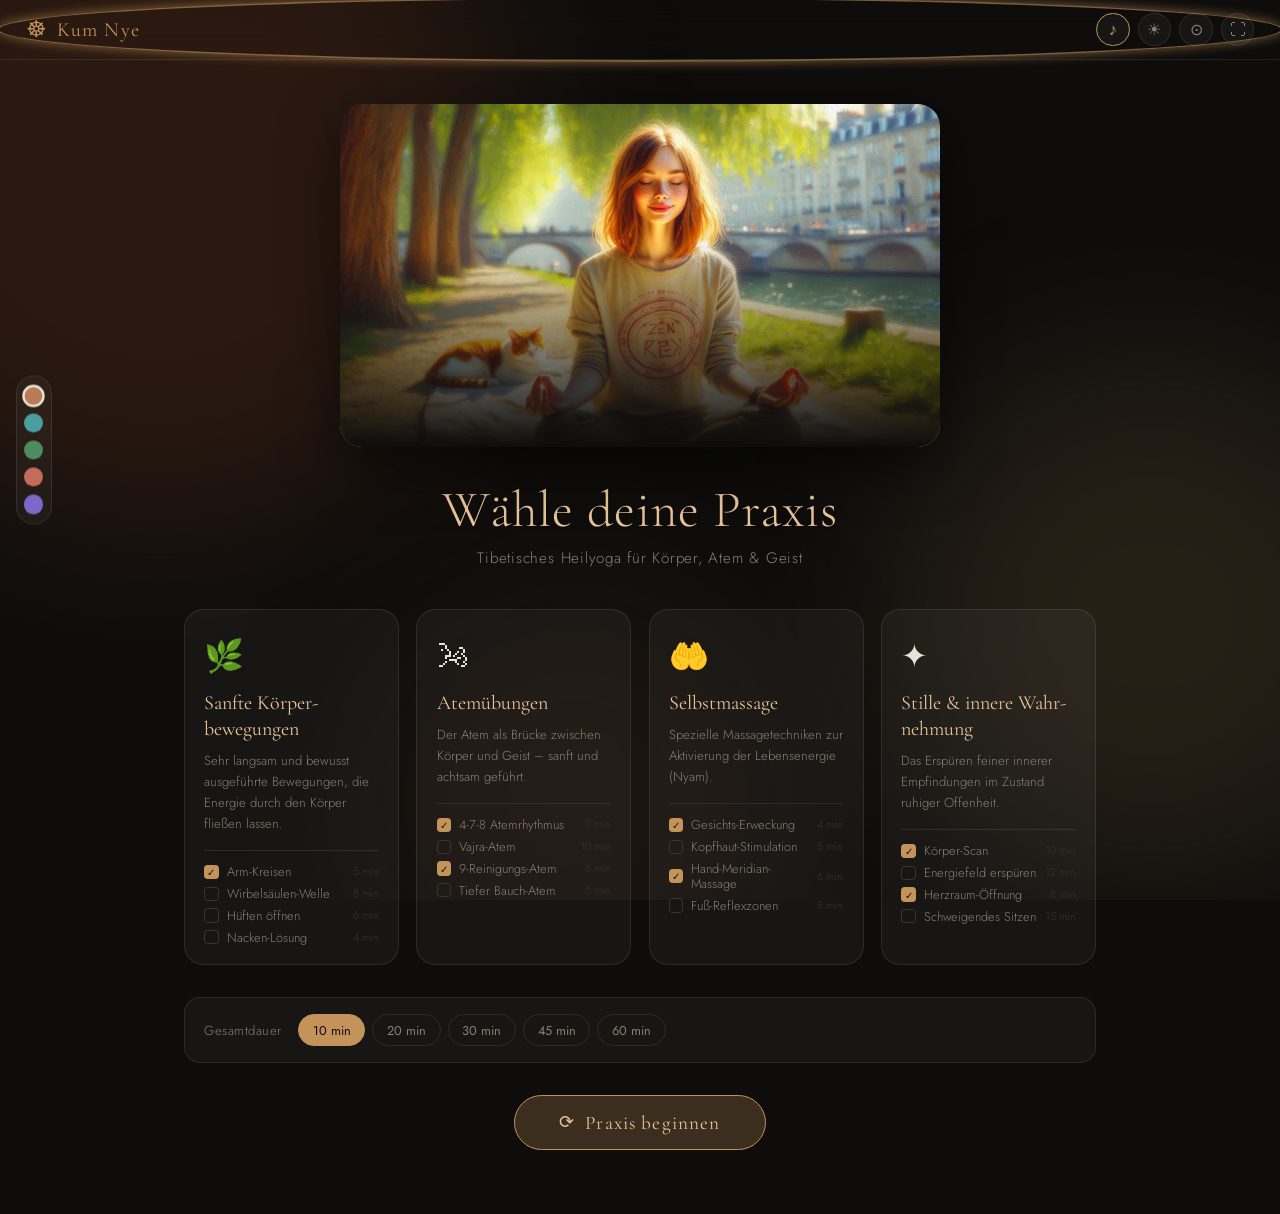
==== Kum-Nye/index.html @ 10ce44fd "Add files via upload" ====
<!DOCTYPE html>
<html lang="de" data-theme="dark" data-color="earth">
<head>
  <meta charset="UTF-8" />
  <meta name="viewport" content="width=device-width, initial-scale=1.0" />
  <title>Kum Nye – Tibetisches Heilyoga</title>
  <link rel="preconnect" href="https://fonts.googleapis.com" />
  <link rel="preconnect" href="https://fonts.gstatic.com" crossorigin />
  <link href="https://fonts.googleapis.com/css2?family=Cormorant+Garamond:ital,wght@0,300;0,400;0,500;1,300;1,400&family=Jost:wght@200;300;400&display=swap" rel="stylesheet" />
  <link rel="stylesheet" href="style.css" />
</head>
<body>
  <!-- Ambient background -->
  <div class="ambient" aria-hidden="true">
    <div class="orb orb-1"></div>
    <div class="orb orb-2"></div>
    <div class="orb orb-3"></div>
  </div>

  <!-- Top Bar -->
  <header class="topbar" id="topbar">
    <div class="topbar-left">
      <span class="logo">
        <span class="logo-sym">☸</span>
        <span class="logo-text">Kum Nye</span>
      </span>
    </div>
    <nav class="topbar-controls">
      <!-- Sound Toggle -->
      <button class="ctrl-btn" id="soundToggle" title="Ton an/aus">
        <span id="soundIcon">♪</span>
      </button>
      <!-- Theme Mode -->
      <button class="ctrl-btn" id="themeToggle" title="Hell/Dunkel">
        <span id="themeIcon">☀</span>
      </button>
      <!-- Zen Mode -->
      <button class="ctrl-btn" id="zenToggle" title="Zen-Modus">
        <span>⊙</span>
      </button>
      <!-- Fullscreen -->
      <button class="ctrl-btn" id="fullscreenBtn" title="Vollbild">
        <span id="fsIcon">⛶</span>
      </button>
    </nav>
  </header>

  <!-- Color Palette Dock -->
  <div class="palette-dock" id="paletteDock">
    <button class="swatch" data-color="earth"   title="Erde"      style="--sw:#b87b55"></button>
    <button class="swatch" data-color="ocean"   title="Ozean"     style="--sw:#4a9e9e"></button>
    <button class="swatch" data-color="forest"  title="Wald"      style="--sw:#4e8b5f"></button>
    <button class="swatch" data-color="dawn"    title="Morgenrot" style="--sw:#c46b5a"></button>
    <button class="swatch" data-color="amethyst" title="Amethyst" style="--sw:#7b68c8"></button>
  </div>

  <!-- Main App -->
  <main class="app" id="app">

    <!-- SCREEN 1: Selection -->
    <section class="screen active" id="screenSelect">
      <div class="screen-inner">
        <div class="title-image-wrap">
          <img src="Titel.jpg" alt="Kum Nye – Tibetisches Heilyoga" class="title-image" />
          <div class="title-image-veil"></div>
        </div>
        <h1 class="headline">Wähle deine Praxis</h1>
        <p class="subtitle">Tibetisches Heilyoga für Körper, Atem & Geist</p>

        <div class="practice-grid">

          <article class="practice-card" data-practice="bewegung" tabindex="0">
            <div class="card-icon">🌿</div>
            <h2 class="card-title">Sanfte Körper&shy;bewegungen</h2>
            <p class="card-desc">Sehr langsam und bewusst ausgeführte Bewegungen, die Energie durch den Körper fließen lassen.</p>
            <div class="card-exercises" id="ex-bewegung">
              <label class="ex-item"><input type="checkbox" value="armkreisen" checked /><span>Arm-Kreisen</span><span class="ex-dur">5 min</span></label>
              <label class="ex-item"><input type="checkbox" value="wirbelsaeule" /><span>Wirbelsäulen-Welle</span><span class="ex-dur">8 min</span></label>
              <label class="ex-item"><input type="checkbox" value="hueften" /><span>Hüften öffnen</span><span class="ex-dur">6 min</span></label>
              <label class="ex-item"><input type="checkbox" value="nacken" /><span>Nacken-Lösung</span><span class="ex-dur">4 min</span></label>
            </div>
          </article>

          <article class="practice-card" data-practice="atem" tabindex="0">
            <div class="card-icon">🌬</div>
            <h2 class="card-title">Atem&shy;übungen</h2>
            <p class="card-desc">Der Atem als Brücke zwischen Körper und Geist – sanft und achtsam geführt.</p>
            <div class="card-exercises" id="ex-atem">
              <label class="ex-item"><input type="checkbox" value="4-7-8" checked /><span>4-7-8 Atemrhythmus</span><span class="ex-dur">7 min</span></label>
              <label class="ex-item"><input type="checkbox" value="vajra" /><span>Vajra-Atem</span><span class="ex-dur">10 min</span></label>
              <label class="ex-item"><input type="checkbox" value="9reinigend" checked /><span>9-Reinigungs-Atem</span><span class="ex-dur">6 min</span></label>
              <label class="ex-item"><input type="checkbox" value="tiefes" /><span>Tiefer Bauch-Atem</span><span class="ex-dur">5 min</span></label>
            </div>
          </article>

          <article class="practice-card" data-practice="massage" tabindex="0">
            <div class="card-icon">🤲</div>
            <h2 class="card-title">Selbst&shy;massage</h2>
            <p class="card-desc">Spezielle Massagetechniken zur Aktivierung der Lebensenergie (Nyam).</p>
            <div class="card-exercises" id="ex-massage">
              <label class="ex-item"><input type="checkbox" value="gesicht" checked /><span>Gesichts-Erweckung</span><span class="ex-dur">4 min</span></label>
              <label class="ex-item"><input type="checkbox" value="kopfhaut" /><span>Kopfhaut-Stimulation</span><span class="ex-dur">5 min</span></label>
              <label class="ex-item"><input type="checkbox" value="haende" checked /><span>Hand-Meridian-Massage</span><span class="ex-dur">6 min</span></label>
              <label class="ex-item"><input type="checkbox" value="fuesse" /><span>Fuß-Reflexzonen</span><span class="ex-dur">8 min</span></label>
            </div>
          </article>

          <article class="practice-card" data-practice="stille" tabindex="0">
            <div class="card-icon">✦</div>
            <h2 class="card-title">Stille & innere Wahr&shy;nehmung</h2>
            <p class="card-desc">Das Erspüren feiner innerer Empfindungen im Zustand ruhiger Offenheit.</p>
            <div class="card-exercises" id="ex-stille">
              <label class="ex-item"><input type="checkbox" value="koerperscan" checked /><span>Körper-Scan</span><span class="ex-dur">10 min</span></label>
              <label class="ex-item"><input type="checkbox" value="energiefeld" /><span>Energiefeld erspüren</span><span class="ex-dur">12 min</span></label>
              <label class="ex-item"><input type="checkbox" value="herzraum" checked /><span>Herzraum-Öffnung</span><span class="ex-dur">8 min</span></label>
              <label class="ex-item"><input type="checkbox" value="schweigen" /><span>Schweigendes Sitzen</span><span class="ex-dur">15 min</span></label>
            </div>
          </article>

        </div><!-- /.practice-grid -->

        <!-- Duration Picker -->
        <div class="duration-row">
          <label class="dur-label">Gesamtdauer</label>
          <div class="dur-options">
            <button class="dur-btn active" data-min="10">10 min</button>
            <button class="dur-btn" data-min="20">20 min</button>
            <button class="dur-btn" data-min="30">30 min</button>
            <button class="dur-btn" data-min="45">45 min</button>
            <button class="dur-btn" data-min="60">60 min</button>
          </div>
        </div>

        <button class="start-btn" id="startBtn">
          <span class="start-symbol">⟳</span>
          Praxis beginnen
        </button>
      </div>
    </section>

    <!-- SCREEN 2: Timer / Practice -->
    <section class="screen" id="screenTimer">
      <div class="screen-inner timer-layout">

        <div class="title-image-wrap">
          <img src="Titel.jpg" alt="Kum Nye – Tibetisches Heilyoga" class="title-image" />
          <div class="title-image-veil"></div>
        </div>

        <!-- Exercise info -->
        <div class="ex-info">
          <p class="ex-category" id="exCategory">—</p>
          <h2 class="ex-name" id="exName">—</h2>
          <p class="ex-instruction" id="exInstruction">—</p>
        </div>

        <!-- Big breathing circle / timer -->
        <div class="circle-wrap" id="circleWrap">
          <svg class="circle-svg" viewBox="0 0 280 280" xmlns="http://www.w3.org/2000/svg">
            <circle class="c-track" cx="140" cy="140" r="120" />
            <circle class="c-progress" id="cProgress" cx="140" cy="140" r="120"
              stroke-dasharray="753.98" stroke-dashoffset="753.98" />
          </svg>
          <div class="circle-inner">
            <div class="breath-anim" id="breathAnim"></div>
            <div class="time-display" id="timeDisplay">00:00</div>
            <div class="breath-cue" id="breathCue">Einatmen…</div>
          </div>
        </div>

        <!-- Controls -->
        <div class="timer-controls">
          <button class="tc-btn" id="prevExBtn" title="Zurück">‹</button>
          <button class="tc-btn primary" id="playPauseBtn" title="Start / Pause">▶</button>
          <button class="tc-btn" id="nextExBtn" title="Weiter">›</button>
        </div>

        <!-- Progress bar exercises -->
        <div class="ex-progress-bar" id="exProgressBar"></div>

        <!-- Back button -->
        <button class="back-btn" id="backBtn">← Zurück zur Auswahl</button>

      </div>
    </section>

    <!-- SCREEN 3: Finished -->
    <section class="screen" id="screenDone">
      <div class="screen-inner done-layout">
        <div class="done-symbol">☸</div>
        <h2 class="done-title">Praxis vollendet</h2>
        <p class="done-sub">Nimm einen Moment inne, bevor du weitermachst.</p>
        <p class="done-quote" id="doneQuote"></p>
        <button class="start-btn" id="restartBtn">Neue Praxis</button>
      </div>
    </section>

  </main>

  <!-- Background Music -->
  <audio id="bgMusic" loop preload="auto">
    <source src="KumNye.mp3" type="audio/mpeg" />
  </audio>

  <script src="script.js"></script>
</body>
</html>
---- Kum-Nye/style.css ----
/* ============================================================
   KUM NYE — Tibetisches Heilyoga
   style.css
   ============================================================ */

/* ── Google Fonts fallback ── */
@import url('https://fonts.googleapis.com/css2?family=Cormorant+Garamond:ital,wght@0,300;0,400;0,500;1,300;1,400&family=Jost:wght@200;300;400&display=swap');

/* ================================================================
   COLOR THEMES  (data-color on <html>)
   ================================================================ */

/* ---- EARTH (default) ---- */
:root,
[data-color="earth"] {
  --accent:       #c4935a;
  --accent-soft:  #e8c49a;
  --accent-glow:  rgba(196,147,90,.25);
  --orb1: #7a3f1e44;
  --orb2: #c4935a22;
  --orb3: #5c3a1e33;
}
/* ---- OCEAN ---- */
[data-color="ocean"] {
  --accent:       #4fb8c0;
  --accent-soft:  #a4dde0;
  --accent-glow:  rgba(79,184,192,.25);
  --orb1: #0d4f5544;
  --orb2: #4fb8c022;
  --orb3: #0a3a4033;
}
/* ---- FOREST ---- */
[data-color="forest"] {
  --accent:       #6cb87a;
  --accent-soft:  #b0d9b8;
  --accent-glow:  rgba(108,184,122,.25);
  --orb1: #1a3e2644;
  --orb2: #6cb87a22;
  --orb3: #0f2e1833;
}
/* ---- DAWN ---- */
[data-color="dawn"] {
  --accent:       #d4706a;
  --accent-soft:  #f0b0ac;
  --accent-glow:  rgba(212,112,106,.25);
  --orb1: #5c1e1a44;
  --orb2: #d4706a22;
  --orb3: #8c2e2433;
}
/* ---- AMETHYST ---- */
[data-color="amethyst"] {
  --accent:       #9c8cd8;
  --accent-soft:  #cec5ef;
  --accent-glow:  rgba(156,140,216,.25);
  --orb1: #2e2a5c44;
  --orb2: #9c8cd822;
  --orb3: #1e1a4033;
}

/* ================================================================
   DARK / LIGHT  (data-theme on <html>)
   ================================================================ */
[data-theme="dark"] {
  --bg:        #0e0d0c;
  --bg2:       #181512;
  --surface:   rgba(255,255,255,.04);
  --surface-h: rgba(255,255,255,.07);
  --border:    rgba(255,255,255,.09);
  --text:      #e8e2d6;
  --text-dim:  #8a7f72;
  --text-faint:#3a3530;
  --shadow:    rgba(0,0,0,.55);
}
[data-theme="light"] {
  --bg:        #f5f0e8;
  --bg2:       #ede6d8;
  --surface:   rgba(0,0,0,.04);
  --surface-h: rgba(0,0,0,.07);
  --border:    rgba(0,0,0,.10);
  --text:      #2a2218;
  --text-dim:  #7a6f62;
  --text-faint:#c8bfb0;
  --shadow:    rgba(0,0,0,.12);
}

/* ================================================================
   RESET & BASE
   ================================================================ */
*, *::before, *::after { box-sizing: border-box; margin: 0; padding: 0; }

html {
  font-size: 16px;
  scroll-behavior: smooth;
}
body {
  font-family: 'Jost', sans-serif;
  font-weight: 300;
  background: var(--bg);
  color: var(--text);
  min-height: 100dvh;
  overflow-x: hidden;
  transition: background .45s, color .45s;
}

/* ================================================================
   AMBIENT ORBS
   ================================================================ */
.ambient {
  position: fixed;
  inset: 0;
  pointer-events: none;
  z-index: 0;
  overflow: hidden;
}
.orb {
  position: absolute;
  border-radius: 50%;
  filter: blur(90px);
  animation: orbDrift 18s ease-in-out infinite alternate;
}
.orb-1 {
  width: 55vmax; height: 55vmax;
  top: -20%; left: -15%;
  background: var(--orb1);
  animation-duration: 22s;
}
.orb-2 {
  width: 40vmax; height: 40vmax;
  top: 40%; right: -10%;
  background: var(--orb2);
  animation-duration: 17s;
  animation-delay: -6s;
}
.orb-3 {
  width: 30vmax; height: 30vmax;
  bottom: -10%; left: 30%;
  background: var(--orb3);
  animation-duration: 25s;
  animation-delay: -11s;
}
@keyframes orbDrift {
  0%   { transform: translate(0, 0) scale(1); }
  50%  { transform: translate(4vw, -4vh) scale(1.08); }
  100% { transform: translate(-3vw, 3vh) scale(.94); }
}

/* ================================================================
   TOP BAR
   ================================================================ */
.topbar {
  position: fixed;
  top: 0; left: 0; right: 0;
  z-index: 100;
  display: flex;
  align-items: center;
  justify-content: space-between;
  padding: .8rem 1.6rem;
  background: transparent;
  backdrop-filter: blur(14px);
  border-bottom: 1px solid var(--border);
  transition: opacity .35s, transform .35s;
}
.logo {
  display: flex;
  align-items: center;
  gap: .55rem;
  font-family: 'Cormorant Garamond', serif;
  font-size: 1.25rem;
  font-weight: 400;
  letter-spacing: .06em;
  color: var(--accent);
}
.logo-sym { font-size: 1.45rem; }

.topbar-controls { display: flex; gap: .5rem; }

.ctrl-btn {
  display: grid;
  place-items: center;
  width: 2.1rem; height: 2.1rem;
  background: var(--surface);
  border: 1px solid var(--border);
  border-radius: 50%;
  color: var(--text-dim);
  font-size: 1rem;
  cursor: pointer;
  transition: background .2s, color .2s, transform .15s;
}
.ctrl-btn:hover {
  background: var(--surface-h);
  color: var(--accent);
  transform: scale(1.08);
}
.ctrl-btn.active { color: var(--accent); border-color: var(--accent); }

/* ================================================================
   COLOR PALETTE DOCK
   ================================================================ */
.palette-dock {
  position: fixed;
  left: 1rem;
  top: 50%;
  transform: translateY(-50%);
  z-index: 90;
  display: flex;
  flex-direction: column;
  gap: .5rem;
  padding: .6rem .45rem;
  background: var(--surface);
  border: 1px solid var(--border);
  border-radius: 2rem;
  backdrop-filter: blur(14px);
  transition: opacity .35s, transform .35s;
}
.swatch {
  width: 1.2rem; height: 1.2rem;
  border-radius: 50%;
  border: 2px solid transparent;
  background: var(--sw);
  cursor: pointer;
  transition: transform .18s, border-color .18s;
}
.swatch:hover { transform: scale(1.25); }
.swatch.active {
  border-color: var(--text);
  transform: scale(1.18);
}

/* ================================================================
   APP LAYOUT & SCREENS
   ================================================================ */
.app {
  position: relative;
  z-index: 1;
  min-height: 100dvh;
  padding-top: 4.5rem;
}
.screen {
  display: none;
  animation: screenFade .5s ease both;
}
.screen.active { display: block; }
@keyframes screenFade {
  from { opacity: 0; transform: translateY(18px); }
  to   { opacity: 1; transform: translateY(0); }
}
.screen-inner {
  max-width: 960px;
  margin: 0 auto;
  padding: 2rem 1.5rem 4rem;
}

/* ================================================================
   SELECTION SCREEN
   ================================================================ */
.headline {
  font-family: 'Cormorant Garamond', serif;
  font-size: clamp(2rem, 5vw, 3.2rem);
  font-weight: 300;
  letter-spacing: .02em;
  color: var(--accent-soft);
  text-align: center;
  margin-bottom: .4rem;
}
.subtitle {
  text-align: center;
  color: var(--text-dim);
  font-size: .95rem;
  letter-spacing: .05em;
  margin-bottom: 2.5rem;
}

/* ---- Practice Grid ---- */
.practice-grid {
  display: grid;
  grid-template-columns: repeat(auto-fit, minmax(210px, 1fr));
  gap: 1.1rem;
  margin-bottom: 2rem;
}

.practice-card {
  background: var(--surface);
  border: 1px solid var(--border);
  border-radius: 1.2rem;
  padding: 1.4rem 1.2rem 1.2rem;
  cursor: pointer;
  transition: background .22s, border-color .22s, transform .2s, box-shadow .2s;
  position: relative;
  overflow: hidden;
}
.practice-card::before {
  content: '';
  position: absolute;
  inset: 0;
  border-radius: inherit;
  background: linear-gradient(135deg, var(--accent-glow) 0%, transparent 70%);
  opacity: 0;
  transition: opacity .3s;
}
.practice-card:hover::before,
.practice-card.selected::before { opacity: 1; }
.practice-card:hover {
  border-color: var(--accent);
  transform: translateY(-3px);
  box-shadow: 0 8px 32px var(--shadow);
}
.practice-card.selected {
  border-color: var(--accent);
  background: var(--surface-h);
}

.card-icon {
  font-size: 2rem;
  margin-bottom: .7rem;
  display: block;
}
.card-title {
  font-family: 'Cormorant Garamond', serif;
  font-size: 1.25rem;
  font-weight: 400;
  color: var(--accent-soft);
  line-height: 1.3;
  margin-bottom: .5rem;
}
.card-desc {
  font-size: .82rem;
  color: var(--text-dim);
  line-height: 1.6;
  margin-bottom: 1rem;
}

/* ---- Exercise Items ---- */
.card-exercises {
  display: flex;
  flex-direction: column;
  gap: .4rem;
  border-top: 1px solid var(--border);
  padding-top: .85rem;
}
.ex-item {
  display: flex;
  align-items: center;
  gap: .5rem;
  cursor: pointer;
  font-size: .8rem;
  color: var(--text-dim);
  transition: color .18s;
  line-height: 1.2;
}
.ex-item:hover { color: var(--text); }
.ex-item input[type="checkbox"] {
  appearance: none;
  width: .9rem; height: .9rem;
  border: 1px solid var(--text-faint);
  border-radius: .2rem;
  cursor: pointer;
  flex-shrink: 0;
  position: relative;
  transition: border-color .18s, background .18s;
}
.ex-item input[type="checkbox"]:checked {
  background: var(--accent);
  border-color: var(--accent);
}
.ex-item input[type="checkbox"]:checked::after {
  content: '✓';
  position: absolute;
  font-size: .6rem;
  color: var(--bg);
  top: 50%; left: 50%;
  transform: translate(-50%,-50%);
}
.ex-item span:not(.ex-dur) { flex: 1; }
.ex-dur {
  font-size: .7rem;
  color: var(--text-faint);
  margin-left: auto;
  white-space: nowrap;
}

/* ---- Duration Row ---- */
.duration-row {
  display: flex;
  align-items: center;
  gap: 1rem;
  flex-wrap: wrap;
  margin-bottom: 2rem;
  padding: 1rem 1.2rem;
  background: var(--surface);
  border: 1px solid var(--border);
  border-radius: 1rem;
}
.dur-label {
  font-size: .82rem;
  color: var(--text-dim);
  letter-spacing: .04em;
  white-space: nowrap;
}
.dur-options { display: flex; gap: .45rem; flex-wrap: wrap; }
.dur-btn {
  padding: .35rem .85rem;
  border-radius: 2rem;
  border: 1px solid var(--border);
  background: transparent;
  color: var(--text-dim);
  font-family: 'Jost', sans-serif;
  font-size: .8rem;
  cursor: pointer;
  transition: background .18s, color .18s, border-color .18s;
}
.dur-btn:hover, .dur-btn.active {
  background: var(--accent);
  color: var(--bg);
  border-color: var(--accent);
}

/* ---- Start Button ---- */
.start-btn {
  display: flex;
  align-items: center;
  justify-content: center;
  gap: .6rem;
  margin: 0 auto;
  padding: .9rem 2.8rem;
  border-radius: 3rem;
  border: 1.5px solid var(--accent);
  background: var(--accent-glow);
  color: var(--accent-soft);
  font-family: 'Cormorant Garamond', serif;
  font-size: 1.2rem;
  font-weight: 400;
  letter-spacing: .06em;
  cursor: pointer;
  transition: background .22s, transform .15s, box-shadow .22s;
}
.start-btn:hover {
  background: var(--accent);
  color: var(--bg);
  transform: scale(1.04);
  box-shadow: 0 0 28px var(--accent-glow);
}
.start-symbol {
  display: inline-block;
  font-size: 1.1rem;
  animation: spin 8s linear infinite;
}
@keyframes spin { to { transform: rotate(360deg); } }

/* ================================================================
   TIMER SCREEN
   ================================================================ */
.timer-layout {
  display: flex;
  flex-direction: column;
  align-items: center;
  gap: 1.4rem;
  padding-top: 1.5rem;
}

.ex-info {
  text-align: center;
  max-width: 480px;
}
.ex-category {
  font-size: .75rem;
  letter-spacing: .14em;
  text-transform: uppercase;
  color: var(--accent);
  margin-bottom: .35rem;
}
.ex-name {
  font-family: 'Cormorant Garamond', serif;
  font-size: clamp(1.6rem, 4vw, 2.4rem);
  font-weight: 300;
  color: var(--accent-soft);
  margin-bottom: .5rem;
}
.ex-instruction {
  font-size: .88rem;
  color: var(--text-dim);
  line-height: 1.7;
}

/* ---- Circle Timer ---- */
.circle-wrap {
  position: relative;
  width: clamp(200px, 50vw, 280px);
  height: clamp(200px, 50vw, 280px);
}
.circle-svg {
  width: 100%; height: 100%;
  transform: rotate(-90deg);
}
.c-track {
  fill: none;
  stroke: var(--border);
  stroke-width: 4;
}
.c-progress {
  fill: none;
  stroke: var(--accent);
  stroke-width: 4;
  stroke-linecap: round;
  transition: stroke-dashoffset .9s linear;
}
.circle-inner {
  position: absolute;
  inset: 0;
  display: flex;
  flex-direction: column;
  align-items: center;
  justify-content: center;
  gap: .5rem;
}

/* Breathing orb */
.breath-anim {
  position: absolute;
  width: 70%; height: 70%;
  border-radius: 50%;
  background: radial-gradient(circle, var(--accent-glow) 0%, transparent 70%);
  animation: breathe 8s ease-in-out infinite;
  pointer-events: none;
}
@keyframes breathe {
  0%,100% { transform: scale(.75); opacity: .4; }
  40%      { transform: scale(1.1);  opacity: .85; }
  70%      { transform: scale(.9);   opacity: .55; }
}

.time-display {
  font-family: 'Cormorant Garamond', serif;
  font-size: clamp(1.8rem, 6vw, 2.8rem);
  font-weight: 300;
  letter-spacing: .06em;
  color: var(--text);
  position: relative;
  z-index: 1;
}
.breath-cue {
  font-size: .75rem;
  letter-spacing: .1em;
  color: var(--accent);
  text-transform: lowercase;
  position: relative;
  z-index: 1;
}

/* ---- Timer Controls ---- */
.timer-controls {
  display: flex;
  align-items: center;
  gap: 1rem;
}
.tc-btn {
  display: grid;
  place-items: center;
  width: 2.8rem; height: 2.8rem;
  border-radius: 50%;
  border: 1px solid var(--border);
  background: var(--surface);
  color: var(--text-dim);
  font-size: 1.2rem;
  cursor: pointer;
  transition: background .2s, color .2s, transform .15s;
}
.tc-btn:hover { background: var(--surface-h); color: var(--text); transform: scale(1.06); }
.tc-btn.primary {
  width: 3.4rem; height: 3.4rem;
  background: var(--accent-glow);
  border-color: var(--accent);
  color: var(--accent);
  font-size: 1.4rem;
}
.tc-btn.primary:hover {
  background: var(--accent);
  color: var(--bg);
}

/* ---- Exercise Progress Dots ---- */
.ex-progress-bar {
  display: flex;
  gap: .45rem;
  flex-wrap: wrap;
  justify-content: center;
  max-width: 400px;
}
.epb-dot {
  width: .5rem; height: .5rem;
  border-radius: 50%;
  background: var(--border);
  transition: background .3s, transform .3s;
}
.epb-dot.done { background: var(--accent); }
.epb-dot.active { background: var(--accent-soft); transform: scale(1.5); }

/* ---- Back Button ---- */
.back-btn {
  background: none;
  border: none;
  color: var(--text-faint);
  font-family: 'Jost', sans-serif;
  font-size: .8rem;
  letter-spacing: .05em;
  cursor: pointer;
  transition: color .2s;
  padding: .4rem;
}
.back-btn:hover { color: var(--text-dim); }

/* ================================================================
   DONE SCREEN
   ================================================================ */
.done-layout {
  display: flex;
  flex-direction: column;
  align-items: center;
  justify-content: center;
  min-height: 70dvh;
  text-align: center;
  gap: 1.2rem;
}
.done-symbol {
  font-size: 4rem;
  color: var(--accent);
  animation: spin 20s linear infinite;
}
.done-title {
  font-family: 'Cormorant Garamond', serif;
  font-size: clamp(2rem, 5vw, 3rem);
  font-weight: 300;
  color: var(--accent-soft);
}
.done-sub {
  font-size: .9rem;
  color: var(--text-dim);
  letter-spacing: .04em;
}
.done-quote {
  font-family: 'Cormorant Garamond', serif;
  font-style: italic;
  font-size: 1.1rem;
  color: var(--text-dim);
  max-width: 420px;
  line-height: 1.7;
  border-left: 2px solid var(--accent);
  padding-left: 1rem;
  text-align: left;
}

/* ================================================================
   ZEN MODE – DARK PASTEL & GLOW
   ================================================================ */

/* --- Grundstimmung (dunkel & weich) --- */
body.zen-mode {
  --zen-bg: #1e1f2b;
  --zen-pink: #ffb3c7;
  --zen-blue: #9fd4ff;
  --zen-mint: #a8f0d1;
  --zen-gold: #ffe8a3;

  background: linear-gradient(
    135deg,
    #1e1f2b,
    #2a2c3f,
    #1f2233
  );

  filter: saturate(0.9) brightness(0.9);
  transition: all 0.8s ease;
}

/* --- UI ausblenden (weich) --- */
body.zen-mode .topbar,
body.zen-mode .palette-dock {
  opacity: 0;
  pointer-events: none;
  transition: opacity 0.6s ease;
}

/* --- UI erscheint bei Hover --- */
body.zen-mode:hover .topbar,
body.zen-mode:hover .palette-dock {
  opacity: 1;
  pointer-events: all;
}

/* --- Karten (dunkles Glas) --- */
body.zen-mode .practice-card,
body.zen-mode .duration-row {
  background: rgba(255, 255, 255, 0.08);
  backdrop-filter: blur(12px);
  border: 1px solid rgba(255,255,255,0.12);
}

/* --- Farbnebel (subtil & weich) --- */
body.zen-mode::before {
  content: '';
  position: fixed;
  inset: 0;
  background:
    radial-gradient(circle at 20% 30%, var(--zen-pink), transparent 60%),
    radial-gradient(circle at 80% 70%, var(--zen-blue), transparent 60%),
    radial-gradient(circle at 50% 90%, var(--zen-mint), transparent 60%);
  opacity: 0.18;
  pointer-events: none;
  filter: blur(80px);
  animation: zenClouds 20s linear infinite;
}

@keyframes zenClouds {
  0%   { transform: translateY(0px); }
  50%  { transform: translateY(-20px); }
  100% { transform: translateY(0px); }
}

/* --- feiner Sternenstaub --- */
body.zen-mode::after {
  content: '';
  position: fixed;
  inset: 0;
  background-image: radial-gradient(white 1px, transparent 1px);
  background-size: 40px 40px;
  opacity: 0.08;
  pointer-events: none;
}

/* --- Glow-Kreis (ruhig & atmend) --- */
body.zen-mode .circle-wrap::after {
  content: '';
  position: absolute;
  inset: -2.5rem;
  border-radius: 50%;
  background: radial-gradient(
    circle,
    var(--zen-gold) 0%,
    var(--zen-pink) 30%,
    var(--zen-blue) 60%,
    transparent 75%
  );
  filter: blur(18px);
  opacity: 0.6;
  animation: zenBreath 6s ease-in-out infinite;
  pointer-events: none;
}

/* --- Atem-Animation --- */
@keyframes zenBreath {
  0%   { opacity: 0.25; transform: scale(0.95); }
  50%  { opacity: 0.7;  transform: scale(1.05); }
  100% { opacity: 0.25; transform: scale(0.95); }
}

/* --- leichtes Schweben --- */
body.zen-mode .circle-wrap {
  animation: zenFloat 8s ease-in-out infinite;
}

@keyframes zenFloat {
  0%, 100% { transform: translateY(0px); }
  50%      { transform: translateY(-6px); }
}

/* ================================================================
   TITLE IMAGE
   ================================================================ */
.title-image-wrap {
  position: relative;
  width: 100%;
  max-width: 600px;
  margin: 0 auto 2rem;
  border-radius: 1.4rem;
  overflow: hidden;
  box-shadow: 0 16px 56px var(--shadow);
  aspect-ratio: 7 / 4;
}
.title-image {
  width: 100%;
  height: 100%;
  object-fit: cover;
  display: block;
  object-position: center 30%;
  transition: transform 6s ease;
  transform-origin: top; /* <-- HIER dauerhaft setzen */
}
.title-image-wrap:hover .title-image {
  transform: scale(1.8);
  transform-origin: top;
}
/* gradient veil at bottom for text legibility */
.title-image-veil {
  position: absolute;
  inset: 0;
  background: linear-gradient(
    to bottom,
    transparent 40%,
    var(--bg) 100%
  );
  pointer-events: none;
}

/* ================================================================
   SOUND BUTTON  (active = playing)
   ================================================================ */
#soundToggle { font-size: 1.05rem; }
#soundToggle.muted { color: var(--text-faint); }
#soundToggle:not(.muted) { color: var(--accent); border-color: var(--accent); }

/* pulse ring when music is playing *
#soundToggle:not(.muted)::after {
  content: '';
  position: absolute;
  inset: -4px;
  border-radius: 50%;
  border: 1.5px solid var(--accent);
  animation: soundPulse 2s ease-in-out infinite;
  pointer-events: none;
}
@keyframes soundPulse {
  0%,100% { opacity: .6; transform: scale(1); }
  50%      { opacity: 0; transform: scale(1.4); }
}
*/

/* sanfter, kleiner Pulse-Ring mit Glow */
#soundToggle:not(.muted)::after {
  content: '';
  position: absolute;
  inset: -3px; /* nah am Button */
  border-radius: 50%;
  border: 2px solid var(--accent); /* dickere Linie */
  box-shadow: 0 0 12px var(--accent); /* sanfter Glow */
  animation: gentlePulseGlow 7s ease-in-out infinite;
  pointer-events: none;
  opacity: 0.6;
}

@keyframes gentlePulseGlow {
  0% {
    transform: scale(0.3);
    opacity: 0.3;
    box-shadow: 0 0 12px var(--accent);
  }
  50% {
    transform: scale(0.8); /* leichtes Wachstum */
    opacity: 0.4;
    box-shadow: 0 0 24px var(--accent); /* Glow verstärkt sich sanft */
  }
  100% {
    transform: scale(0.3);
    opacity: 0.3;
    box-shadow: 0 0 12px var(--accent);
  }
}

/* ================================================================
   SCROLLBAR
   ================================================================ */
::-webkit-scrollbar { width: 6px; }
::-webkit-scrollbar-track { background: transparent; }
::-webkit-scrollbar-thumb { background: var(--text-faint); border-radius: 3px; }

/* ================================================================
   RESPONSIVE
   ================================================================ */
@media (max-width: 600px) {
  .palette-dock {
    top: auto;
    bottom: 1rem;
    left: 50%;
    transform: translateX(-50%);
    flex-direction: row;
  }
  .topbar { padding: .7rem 1rem; }
  .screen-inner { padding: 1.5rem 1rem 3rem; }
  .practice-grid { grid-template-columns: 1fr 1fr; }
}
@media (max-width: 400px) {
  .practice-grid { grid-template-columns: 1fr; }
}
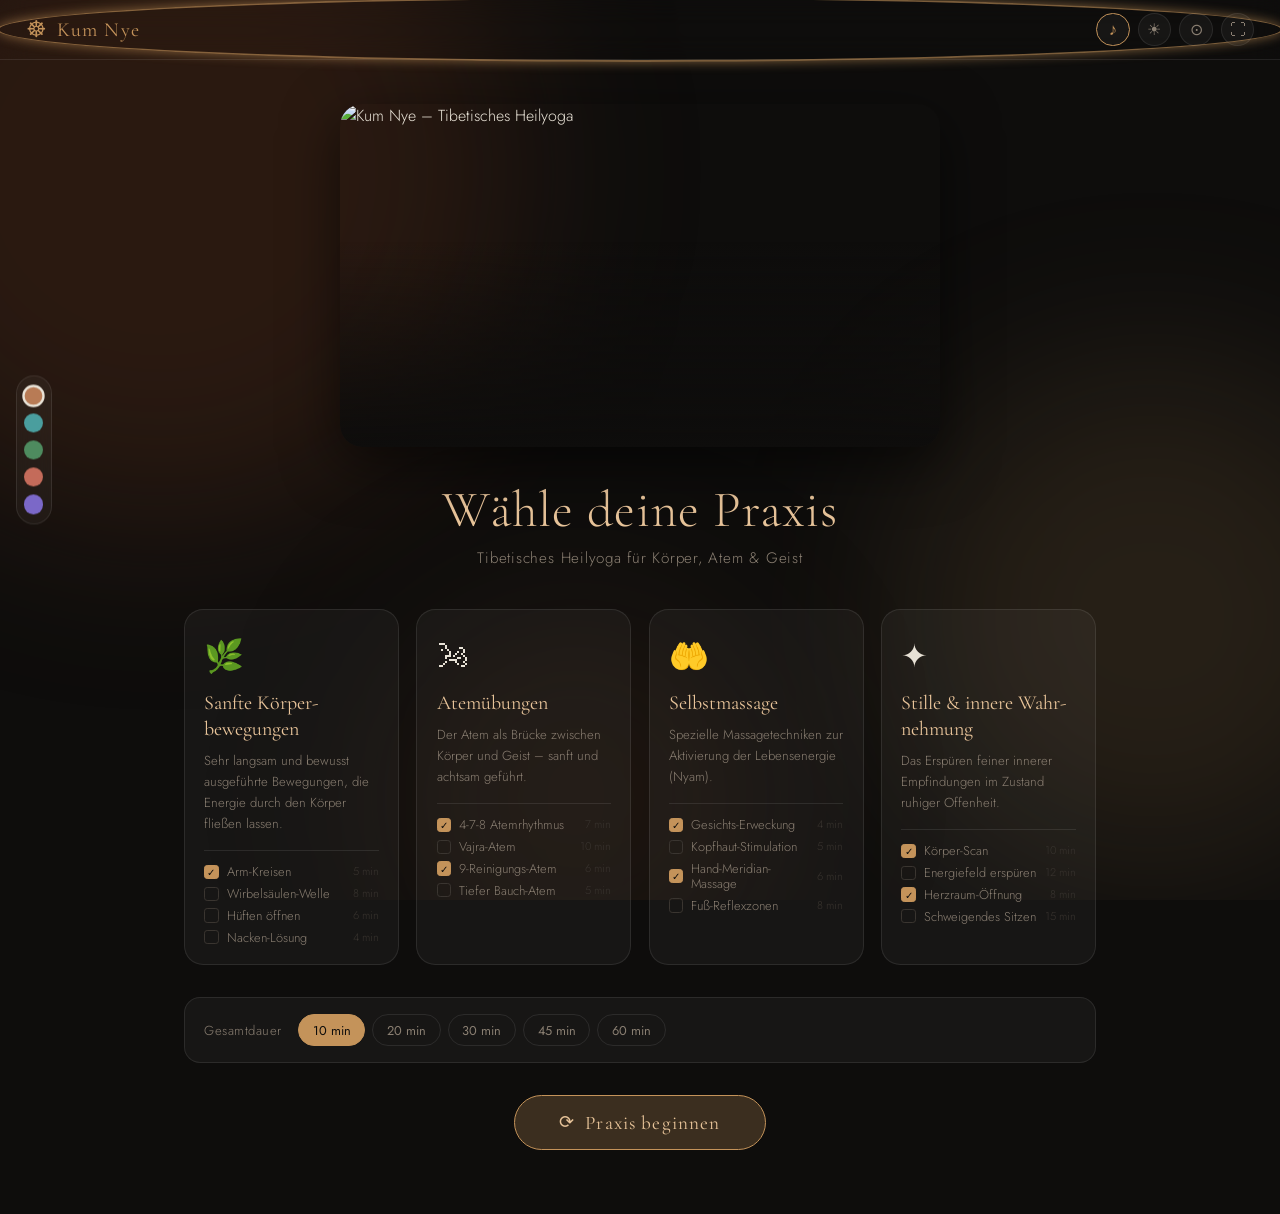
==== commit 6816f561: "bild" ====
--- a/Kum-Nye/index.html
+++ b/Kum-Nye/index.html
@@ -61,7 +61,7 @@
     <section class="screen active" id="screenSelect">
       <div class="screen-inner">
         <div class="title-image-wrap">
-          <img src="Titel.jpg" alt="Kum Nye – Tibetisches Heilyoga" class="title-image" />
+          <img src="https://juppijo.github.io/TNH/Zami.jpg" alt="Kum Nye – Tibetisches Heilyoga" class="title-image" />
           <div class="title-image-veil"></div>
         </div>
         <h1 class="headline">Wähle deine Praxis</h1>
